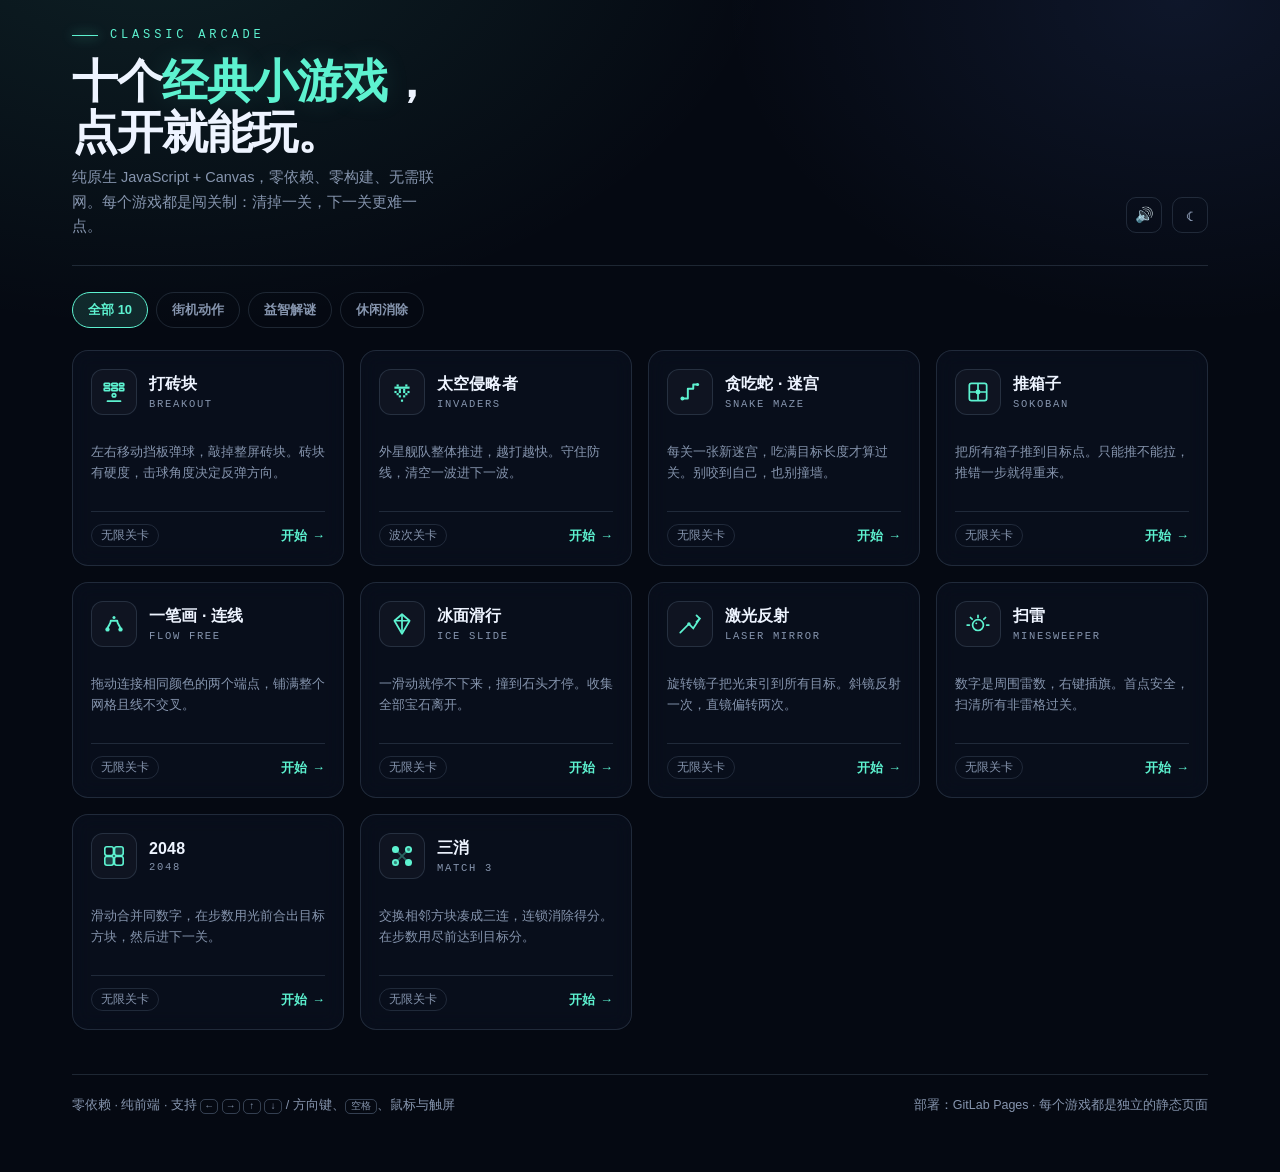
==== index.html @ 73734e02 "feat: classic arcade - 10 zero-dependency level-based games with portal and GitLab Pages CI" ====
<!DOCTYPE html>
<html lang="zh-CN" data-theme="dark">
<head>
<meta charset="utf-8">
<meta name="viewport" content="width=device-width, initial-scale=1, viewport-fit=cover">
<meta name="theme-color" content="#050912">
<title>经典小游戏 · Classic Arcade</title>
<meta name="description" content="十个经典小游戏，全部零依赖、纯前端、点开即玩，支持键盘与触屏。">
<link rel="icon" href="data:image/svg+xml,%3Csvg xmlns='http://www.w3.org/2000/svg' viewBox='0 0 32 32'%3E%3Crect width='32' height='32' rx='8' fill='%23050912'/%3E%3Cpath d='M8 20l4-8 4 6 4-10 4 12' stroke='%235df2d0' stroke-width='2.5' fill='none' stroke-linejoin='round'/%3E%3C/svg%3E">
<link rel="stylesheet" href="./assets/css/theme.css">
</head>
<body>
<div class="shell">

  <header class="hero">
    <div>
      <div class="brand-mark">Classic Arcade</div>
      <h1>十个<em>经典小游戏</em>，<br>点开就能玩。</h1>
      <p>纯原生 JavaScript + Canvas，零依赖、零构建、无需联网。每个游戏都是闯关制：清掉一关，下一关更难一点。</p>
    </div>
    <div class="hero-side">
      <button class="icon-btn" id="btnSound" title="音效开关" aria-label="音效开关">🔊</button>
      <button class="icon-btn" id="btnTheme" title="切换主题" aria-label="切换主题">☾</button>
    </div>
  </header>

  <nav class="filters" id="filters" aria-label="分类筛选">
    <button class="chip" data-cat="all" aria-pressed="true">全部 <span id="countAll">10</span></button>
    <button class="chip" data-cat="arcade" aria-pressed="false">街机动作</button>
    <button class="chip" data-cat="puzzle" aria-pressed="false">益智解谜</button>
    <button class="chip" data-cat="casual" aria-pressed="false">休闲消除</button>
  </nav>

  <main class="grid" id="grid">

    <a class="card" href="./games/breakout/index.html" data-cat="arcade" data-slug="breakout">
      <div class="card-top">
        <span class="card-icon" aria-hidden="true">
          <svg viewBox="0 0 24 24" fill="none" stroke="currentColor" stroke-width="1.6">
            <rect x="3" y="4" width="5" height="2.4" rx=".6"/><rect x="10" y="4" width="5" height="2.4" rx=".6"/><rect x="17" y="4" width="4" height="2.4" rx=".6"/>
            <rect x="3" y="8.4" width="5" height="2.4" rx=".6"/><rect x="10" y="8.4" width="5" height="2.4" rx=".6"/><rect x="17" y="8.4" width="4" height="2.4" rx=".6"/>
            <circle cx="12" cy="15" r="1.6"/><path d="M6 20.5h12" stroke-linecap="round"/>
          </svg>
        </span>
        <div>
          <div class="card-name">打砖块</div>
          <div class="card-en">Breakout</div>
        </div>
      </div>
      <p class="card-desc">左右移动挡板弹球，敲掉整屏砖块。砖块有硬度，击球角度决定反弹方向。</p>
      <div class="card-foot">
        <span class="tag" data-progress="breakout">无限关卡</span>
        <span class="play">开始</span>
      </div>
    </a>

    <a class="card" href="./games/invaders/index.html" data-cat="arcade" data-slug="invaders">
      <div class="card-top">
        <span class="card-icon" aria-hidden="true">
          <svg viewBox="0 0 24 24" fill="currentColor">
            <rect x="7" y="5" width="2" height="2"/><rect x="15" y="5" width="2" height="2"/>
            <rect x="5" y="7" width="14" height="2"/><rect x="9" y="9" width="2" height="2"/><rect x="13" y="9" width="2" height="2"/>
            <rect x="5" y="11" width="2" height="2"/><rect x="9" y="11" width="2" height="2"/><rect x="13" y="11" width="2" height="2"/><rect x="17" y="11" width="2" height="2"/>
            <rect x="7" y="13" width="2" height="2"/><rect x="15" y="13" width="2" height="2"/>
            <rect x="9" y="15" width="2" height="2"/><rect x="13" y="15" width="2" height="2"/>
            <rect x="11" y="19" width="2" height="2"/>
          </svg>
        </span>
        <div>
          <div class="card-name">太空侵略者</div>
          <div class="card-en">Invaders</div>
        </div>
      </div>
      <p class="card-desc">外星舰队整体推进，越打越快。守住防线，清空一波进下一波。</p>
      <div class="card-foot">
        <span class="tag" data-progress="invaders">波次关卡</span>
        <span class="play">开始</span>
      </div>
    </a>

    <a class="card" href="./games/snake/index.html" data-cat="arcade" data-slug="snake">
      <div class="card-top">
        <span class="card-icon" aria-hidden="true">
          <svg viewBox="0 0 24 24" fill="none" stroke="currentColor" stroke-width="1.8" stroke-linecap="round" stroke-linejoin="round">
            <path d="M5 18h5V9h5V5h4"/>
            <circle cx="5" cy="18" r="1.8" fill="currentColor" stroke="none"/>
            <circle cx="19" cy="5" r="1.4" fill="currentColor" stroke="none"/>
          </svg>
        </span>
        <div>
          <div class="card-name">贪吃蛇 · 迷宫</div>
          <div class="card-en">Snake Maze</div>
        </div>
      </div>
      <p class="card-desc">每关一张新迷宫，吃满目标长度才算过关。别咬到自己，也别撞墙。</p>
      <div class="card-foot">
        <span class="tag" data-progress="snake">无限关卡</span>
        <span class="play">开始</span>
      </div>
    </a>

    <a class="card" href="./games/sokoban/index.html" data-cat="puzzle" data-slug="sokoban">
      <div class="card-top">
        <span class="card-icon" aria-hidden="true">
          <svg viewBox="0 0 24 24" fill="none" stroke="currentColor" stroke-width="1.6">
            <rect x="4" y="4" width="16" height="16" rx="2"/>
            <path d="M4 12h16M12 4v16"/>
            <rect x="10" y="10" width="4" height="4" rx="1" fill="currentColor" stroke="none"/>
          </svg>
        </span>
        <div>
          <div class="card-name">推箱子</div>
          <div class="card-en">Sokoban</div>
        </div>
      </div>
      <p class="card-desc">把所有箱子推到目标点。只能推不能拉，推错一步就得重来。</p>
      <div class="card-foot">
        <span class="tag" data-progress="sokoban">无限关卡</span>
        <span class="play">开始</span>
      </div>
    </a>

    <a class="card" href="./games/flow/index.html" data-cat="puzzle" data-slug="flow">
      <div class="card-top">
        <span class="card-icon" aria-hidden="true">
          <svg viewBox="0 0 24 24" fill="none" stroke="currentColor" stroke-width="1.7" stroke-linecap="round" stroke-linejoin="round">
            <path d="M6 17c0-4 3-4 3-8h6c0 4 3 4 3 8"/>
            <circle cx="6" cy="17" r="2" fill="currentColor" stroke="none"/>
            <circle cx="18" cy="17" r="2" fill="currentColor" stroke="none"/>
            <circle cx="12" cy="6" r="1.4" fill="currentColor" stroke="none"/>
          </svg>
        </span>
        <div>
          <div class="card-name">一笔画 · 连线</div>
          <div class="card-en">Flow Free</div>
        </div>
      </div>
      <p class="card-desc">拖动连接相同颜色的两个端点，铺满整个网格且线不交叉。</p>
      <div class="card-foot">
        <span class="tag" data-progress="flow">无限关卡</span>
        <span class="play">开始</span>
      </div>
    </a>

    <a class="card" href="./games/ice/index.html" data-cat="puzzle" data-slug="ice">
      <div class="card-top">
        <span class="card-icon" aria-hidden="true">
          <svg viewBox="0 0 24 24" fill="none" stroke="currentColor" stroke-width="1.6" stroke-linejoin="round">
            <path d="M12 3l7 6-7 12L5 9z"/>
            <path d="M12 3v18M5 9h14"/>
          </svg>
        </span>
        <div>
          <div class="card-name">冰面滑行</div>
          <div class="card-en">Ice Slide</div>
        </div>
      </div>
      <p class="card-desc">一滑动就停不下来，撞到石头才停。收集全部宝石离开。</p>
      <div class="card-foot">
        <span class="tag" data-progress="ice">无限关卡</span>
        <span class="play">开始</span>
      </div>
    </a>

    <a class="card" href="./games/lasers/index.html" data-cat="puzzle" data-slug="lasers">
      <div class="card-top">
        <span class="card-icon" aria-hidden="true">
          <svg viewBox="0 0 24 24" fill="none" stroke="currentColor" stroke-width="1.6" stroke-linecap="round">
            <path d="M3 20L11 12l4 4 6-9"/>
            <circle cx="11" cy="12" r="1.6" fill="currentColor" stroke="none"/>
            <path d="M18 4l3 3-3 3"/>
          </svg>
        </span>
        <div>
          <div class="card-name">激光反射</div>
          <div class="card-en">Laser Mirror</div>
        </div>
      </div>
      <p class="card-desc">旋转镜子把光束引到所有目标。斜镜反射一次，直镜偏转两次。</p>
      <div class="card-foot">
        <span class="tag" data-progress="lasers">无限关卡</span>
        <span class="play">开始</span>
      </div>
    </a>

    <a class="card" href="./games/mines/index.html" data-cat="casual" data-slug="mines">
      <div class="card-top">
        <span class="card-icon" aria-hidden="true">
          <svg viewBox="0 0 24 24" fill="none" stroke="currentColor" stroke-width="1.6" stroke-linecap="round">
            <circle cx="12" cy="13" r="5"/>
            <path d="M12 4v2M5 6l1.6 1.6M19 6l-1.6 1.6M4 13H2M22 13h-2"/>
            <circle cx="10.4" cy="11.4" r=".9" fill="currentColor" stroke="none"/>
          </svg>
        </span>
        <div>
          <div class="card-name">扫雷</div>
          <div class="card-en">Minesweeper</div>
        </div>
      </div>
      <p class="card-desc">数字是周围雷数，右键插旗。首点安全，扫清所有非雷格过关。</p>
      <div class="card-foot">
        <span class="tag" data-progress="mines">无限关卡</span>
        <span class="play">开始</span>
      </div>
    </a>

    <a class="card" href="./games/2048/index.html" data-cat="casual" data-slug="2048">
      <div class="card-top">
        <span class="card-icon" aria-hidden="true">
          <svg viewBox="0 0 24 24" fill="none" stroke="currentColor" stroke-width="1.5">
            <rect x="3.5" y="3.5" width="8" height="8" rx="2"/>
            <rect x="12.5" y="3.5" width="8" height="8" rx="2" fill="currentColor" fill-opacity=".18"/>
            <rect x="3.5" y="12.5" width="8" height="8" rx="2" fill="currentColor" fill-opacity=".18"/>
            <rect x="12.5" y="12.5" width="8" height="8" rx="2"/>
          </svg>
        </span>
        <div>
          <div class="card-name">2048</div>
          <div class="card-en">2048</div>
        </div>
      </div>
      <p class="card-desc">滑动合并同数字，在步数用光前合出目标方块，然后进下一关。</p>
      <div class="card-foot">
        <span class="tag" data-progress="2048">无限关卡</span>
        <span class="play">开始</span>
      </div>
    </a>

    <a class="card" href="./games/match3/index.html" data-cat="casual" data-slug="match3">
      <div class="card-top">
        <span class="card-icon" aria-hidden="true">
          <svg viewBox="0 0 24 24" fill="none" stroke="currentColor" stroke-width="1.7">
            <path d="M7 7l10 10M17 7L7 17" stroke-linecap="round" opacity=".35"/>
            <circle cx="6" cy="6" r="2.4" fill="currentColor"/>
            <circle cx="18" cy="6" r="2.4" fill="currentColor" fill-opacity=".5"/>
            <circle cx="6" cy="18" r="2.4" fill="currentColor" fill-opacity=".5"/>
            <circle cx="18" cy="18" r="2.4" fill="currentColor"/>
          </svg>
        </span>
        <div>
          <div class="card-name">三消</div>
          <div class="card-en">Match 3</div>
        </div>
      </div>
      <p class="card-desc">交换相邻方块凑成三连，连锁消除得分。在步数用尽前达到目标分。</p>
      <div class="card-foot">
        <span class="tag" data-progress="match3">无限关卡</span>
        <span class="play">开始</span>
      </div>
    </a>

  </main>

  <footer class="foot">
    <div>零依赖 · 纯前端 · 支持 <kbd>←</kbd> <kbd>→</kbd> <kbd>↑</kbd> <kbd>↓</kbd> / 方向键、<kbd>空格</kbd>、鼠标与触屏</div>
    <div>部署：GitLab Pages · 每个游戏都是独立的静态页面</div>
  </footer>

</div>

<script src="./assets/js/core.js"></script>
<script>
(function () {
  CG.theme.bind(document.getElementById('btnTheme'));
  CG.soundButton(document.getElementById('btnSound'));

  // 分类筛选
  const chips = Array.from(document.querySelectorAll('.chip'));
  const cards = Array.from(document.querySelectorAll('.card'));

  chips.forEach((chip) => {
    chip.addEventListener('click', () => {
      CG.sfx.click();
      chips.forEach((c) => c.setAttribute('aria-pressed', String(c === chip)));
      const cat = chip.dataset.cat;
      cards.forEach((card) => {
        const show = cat === 'all' || card.dataset.cat === cat;
        card.style.display = show ? '' : 'none';
      });
    });
  });

  // 显示本地进度
  cards.forEach((card) => {
    const slug = card.dataset.slug;
    const tag = card.querySelector('[data-progress]');
    const p = CG.progress(slug);
    if (!tag || !p.data || p.data.max <= 1) return;
    tag.textContent = '最高 第 ' + p.data.max + ' 关';
    tag.style.color = 'var(--accent)';
    tag.style.borderColor = 'var(--accent)';
  });
})();
</script>
</body>
</html>
---- assets/css/theme.css ----
/* ==========================================================================
   classic-games · 共享主题
   霓虹极简 / 白天纸感双主题，风格与 arrow-maze 保持一致
   ========================================================================== */

:root {
  --bg: #050912;
  --bg-glow-a: rgba(93, 242, 208, 0.10);
  --bg-glow-b: rgba(96, 140, 255, 0.10);
  --panel: rgba(9, 16, 30, 0.78);
  --panel-strong: rgba(11, 19, 34, 0.97);
  --line: rgba(164, 190, 225, 0.16);
  --line-bright: rgba(164, 190, 225, 0.3);
  --text: #eef4ff;
  --text-muted: #8695ae;
  --accent: #5df2d0;
  --accent-soft: rgba(93, 242, 208, 0.13);
  --accent-ink: #04120f;
  --hint: #ffd166;
  --danger: #ff5d78;
  --violet: #a78bfa;
  --shadow: 0 20px 50px rgba(0, 0, 0, 0.45);
  --font-ui: "Segoe UI", "PingFang SC", "Hiragino Sans GB", "Microsoft YaHei", sans-serif;
  --font-mono: "Cascadia Code", "SFMono-Regular", Consolas, "Roboto Mono", monospace;
  --safe-top: env(safe-area-inset-top, 0px);
  --safe-bottom: env(safe-area-inset-bottom, 0px);
}

html[data-theme="light"] {
  --bg: #eaf0f8;
  --bg-glow-a: rgba(11, 143, 120, 0.12);
  --bg-glow-b: rgba(70, 110, 200, 0.12);
  --panel: rgba(255, 255, 255, 0.8);
  --panel-strong: rgba(250, 252, 255, 0.98);
  --line: rgba(45, 72, 100, 0.15);
  --line-bright: rgba(45, 72, 100, 0.28);
  --text: #1b2a3a;
  --text-muted: #5e7087;
  --accent: #0b8f78;
  --accent-soft: rgba(11, 143, 120, 0.1);
  --accent-ink: #f2fffb;
  --hint: #a86b16;
  --danger: #d92b47;
  --violet: #6d4bd6;
  --shadow: 0 18px 40px rgba(30, 50, 80, 0.16);
}

* { box-sizing: border-box; }

html, body { height: 100%; }

body {
  margin: 0;
  font-family: var(--font-ui);
  color: var(--text);
  background-color: var(--bg);
  background-image:
    radial-gradient(900px 600px at 12% -10%, var(--bg-glow-a), transparent 70%),
    radial-gradient(700px 500px at 92% 0%, var(--bg-glow-b), transparent 65%);
  background-attachment: fixed;
  -webkit-font-smoothing: antialiased;
  -webkit-tap-highlight-color: transparent;
  transition: background-color 0.25s ease, color 0.25s ease;
}

a { color: inherit; text-decoration: none; }

button {
  font: inherit;
  color: inherit;
  border: 0;
  background: none;
  cursor: pointer;
}

kbd {
  font-family: var(--font-mono);
  font-size: 0.78em;
  padding: 1px 5px;
  border-radius: 5px;
  border: 1px solid var(--line-bright);
  color: var(--text-muted);
}

/* ------------------------------------------------------------------ 按钮 */

.btn {
  display: inline-flex;
  align-items: center;
  justify-content: center;
  gap: 6px;
  padding: 9px 16px;
  border-radius: 10px;
  border: 1px solid var(--line-bright);
  background: rgba(255, 255, 255, 0.03);
  color: var(--text);
  font-size: 13.5px;
  font-weight: 600;
  letter-spacing: 0.02em;
  transition: transform 0.12s ease, border-color 0.15s ease, background 0.15s ease;
  white-space: nowrap;
}

.btn:hover { border-color: var(--accent); }
.btn:active { transform: translateY(1px) scale(0.99); }

.btn.primary {
  background: var(--accent);
  border-color: var(--accent);
  color: var(--accent-ink);
}

.btn.primary:hover { filter: brightness(1.06); }

.btn.ghost { border-color: transparent; color: var(--text-muted); }
.btn.ghost:hover { color: var(--text); border-color: var(--line-bright); }

.icon-btn {
  width: 36px;
  height: 36px;
  display: inline-grid;
  place-items: center;
  border-radius: 10px;
  border: 1px solid var(--line);
  color: var(--text-muted);
  font-size: 15px;
  transition: color 0.15s ease, border-color 0.15s ease;
}

.icon-btn:hover { color: var(--text); border-color: var(--line-bright); }

/* ------------------------------------------------------------- 门户页面 */

.shell {
  max-width: 1180px;
  margin: 0 auto;
  padding: calc(28px + var(--safe-top)) 22px calc(56px + var(--safe-bottom));
}

.hero {
  display: flex;
  align-items: flex-end;
  justify-content: space-between;
  gap: 24px;
  flex-wrap: wrap;
  padding-bottom: 26px;
  border-bottom: 1px solid var(--line);
}

.brand-mark {
  display: flex;
  align-items: center;
  gap: 12px;
  font-family: var(--font-mono);
  font-size: 12px;
  letter-spacing: 0.32em;
  text-transform: uppercase;
  color: var(--accent);
}

.brand-mark::before {
  content: "";
  width: 26px;
  height: 1px;
  background: currentColor;
  box-shadow: 0 0 12px currentColor;
}

.hero h1 {
  margin: 14px 0 8px;
  font-size: clamp(30px, 5vw, 46px);
  font-weight: 700;
  letter-spacing: -0.02em;
  line-height: 1.1;
}

.hero h1 em {
  font-style: normal;
  color: var(--accent);
  text-shadow: 0 0 26px var(--accent-soft);
}

.hero p {
  margin: 0;
  max-width: 46ch;
  color: var(--text-muted);
  font-size: 14.5px;
  line-height: 1.7;
}

.hero-side {
  display: flex;
  align-items: center;
  gap: 10px;
  padding-bottom: 6px;
}

/* 筛选 */
.filters {
  display: flex;
  gap: 8px;
  flex-wrap: wrap;
  margin: 26px 0 22px;
}

.chip {
  padding: 8px 15px;
  border-radius: 999px;
  border: 1px solid var(--line);
  color: var(--text-muted);
  font-size: 13px;
  font-weight: 600;
  transition: all 0.16s ease;
}

.chip:hover { color: var(--text); border-color: var(--line-bright); }

.chip[aria-pressed="true"] {
  color: var(--accent);
  border-color: var(--accent);
  background: var(--accent-soft);
}

/* 卡片网格 */
.grid {
  display: grid;
  grid-template-columns: repeat(auto-fill, minmax(268px, 1fr));
  gap: 16px;
}

.card {
  position: relative;
  display: flex;
  flex-direction: column;
  gap: 14px;
  padding: 18px;
  border-radius: 16px;
  border: 1px solid var(--line);
  background: var(--panel);
  backdrop-filter: blur(10px);
  overflow: hidden;
  transition: transform 0.18s ease, border-color 0.18s ease, box-shadow 0.18s ease;
}

.card::after {
  content: "";
  position: absolute;
  inset: -1px;
  border-radius: inherit;
  background: radial-gradient(320px 160px at 20% 0%, var(--accent-soft), transparent 70%);
  opacity: 0;
  transition: opacity 0.2s ease;
  pointer-events: none;
}

.card:hover {
  transform: translateY(-3px);
  border-color: var(--line-bright);
  box-shadow: var(--shadow);
}

.card:hover::after { opacity: 1; }

.card-top {
  display: flex;
  align-items: center;
  gap: 12px;
}

.card-icon {
  width: 46px;
  height: 46px;
  flex: none;
  display: grid;
  place-items: center;
  border-radius: 12px;
  border: 1px solid var(--line);
  background: rgba(255, 255, 255, 0.03);
  color: var(--accent);
}

html[data-theme="light"] .card-icon { background: rgba(15, 40, 60, 0.03); }

.card-icon svg { width: 26px; height: 26px; }

.card-name {
  font-size: 16px;
  font-weight: 700;
  letter-spacing: 0.01em;
}

.card-en {
  font-family: var(--font-mono);
  font-size: 10.5px;
  letter-spacing: 0.16em;
  text-transform: uppercase;
  color: var(--text-muted);
  margin-top: 3px;
}

.card-desc {
  color: var(--text-muted);
  font-size: 13px;
  line-height: 1.6;
  min-height: 42px;
}

.card-foot {
  display: flex;
  align-items: center;
  justify-content: space-between;
  gap: 10px;
  margin-top: auto;
  padding-top: 12px;
  border-top: 1px solid var(--line);
}

.tag {
  font-size: 11.5px;
  color: var(--text-muted);
  padding: 3px 9px;
  border-radius: 999px;
  border: 1px solid var(--line);
  white-space: nowrap;
}

.dots { display: inline-flex; gap: 4px; align-items: center; }

.dots i {
  width: 6px;
  height: 6px;
  border-radius: 50%;
  background: var(--line-bright);
}

.dots i.on { background: var(--accent); box-shadow: 0 0 8px var(--accent); }

.play {
  font-size: 13px;
  font-weight: 700;
  color: var(--accent);
  display: inline-flex;
  align-items: center;
  gap: 5px;
}

.play::after { content: "→"; transition: transform 0.16s ease; }
.card:hover .play::after { transform: translateX(3px); }

.foot {
  margin-top: 44px;
  padding-top: 20px;
  border-top: 1px solid var(--line);
  display: flex;
  justify-content: space-between;
  gap: 16px;
  flex-wrap: wrap;
  color: var(--text-muted);
  font-size: 12.5px;
  line-height: 1.7;
}

/* ------------------------------------------------------------- 游戏页面 */

.game-page {
  display: flex;
  flex-direction: column;
  height: 100vh;
  height: 100dvh;
  overflow: hidden;
}

.topbar {
  display: flex;
  align-items: center;
  gap: 14px;
  padding: calc(10px + var(--safe-top)) 16px 10px;
  border-bottom: 1px solid var(--line);
  background: var(--panel);
  backdrop-filter: blur(12px);
  z-index: 5;
}

.back {
  display: inline-flex;
  align-items: center;
  gap: 6px;
  font-size: 13px;
  font-weight: 600;
  color: var(--text-muted);
  padding: 7px 11px;
  border-radius: 9px;
  border: 1px solid transparent;
  transition: color 0.15s ease, border-color 0.15s ease;
}

.back:hover { color: var(--text); border-color: var(--line); }

.game-title {
  font-size: 15px;
  font-weight: 700;
  letter-spacing: 0.04em;
  white-space: nowrap;
  overflow: hidden;
  text-overflow: ellipsis;
}

.game-title small {
  display: block;
  font-family: var(--font-mono);
  font-size: 9.5px;
  letter-spacing: 0.18em;
  color: var(--text-muted);
  font-weight: 500;
  margin-top: 2px;
}

.hud {
  display: flex;
  align-items: center;
  gap: 16px;
  margin-left: auto;
  overflow: hidden;
}

.stat {
  font-size: 10.5px;
  letter-spacing: 0.14em;
  text-transform: uppercase;
  color: var(--text-muted);
  white-space: nowrap;
}

.stat b {
  display: block;
  font-family: var(--font-mono);
  font-size: 15px;
  letter-spacing: 0.02em;
  color: var(--text);
  text-transform: none;
  margin-top: 2px;
}

.stat b.accent { color: var(--accent); }
.stat b.danger { color: var(--danger); }

.topbar .actions { display: flex; gap: 8px; margin-left: 8px; }

.stage-wrap {
  position: relative;
  flex: 1;
  min-height: 0;
  display: flex;
  align-items: center;
  justify-content: center;
  overflow: hidden;
}

.stage-wrap canvas {
  position: absolute;
  inset: 0;
  width: 100%;
  height: 100%;
  display: block;
  touch-action: none;
  user-select: none;
}

.toolbar {
  display: flex;
  align-items: center;
  justify-content: center;
  gap: 10px;
  padding: 10px 16px calc(10px + var(--safe-bottom));
  border-top: 1px solid var(--line);
  background: var(--panel);
  backdrop-filter: blur(12px);
  flex-wrap: wrap;
  z-index: 5;
}

.toolbar .spacer { flex: 1; }

.toolbar .note {
  font-size: 12px;
  color: var(--text-muted);
  letter-spacing: 0.02em;
}

/* ---------------------------------------------------------- 弹层 / 提示 */

#overlay {
  position: absolute;
  inset: 0;
  display: none;
  place-items: center;
  padding: 20px;
  z-index: 20;
}

#overlay.show { display: grid; }

.modal-mask {
  position: absolute;
  inset: 0;
  background: rgba(2, 6, 14, 0.66);
  backdrop-filter: blur(3px);
  animation: fade 0.18s ease;
}

.modal {
  position: relative;
  width: min(400px, 100%);
  padding: 26px 24px 22px;
  border-radius: 18px;
  border: 1px solid var(--line-bright);
  background: var(--panel-strong);
  box-shadow: var(--shadow);
  text-align: center;
  animation: pop 0.2s cubic-bezier(0.2, 0.9, 0.3, 1.2);
}

.modal h2 {
  margin: 0 0 8px;
  font-size: 22px;
  letter-spacing: -0.01em;
}

.modal p {
  margin: 0;
  color: var(--text-muted);
  font-size: 13.5px;
  line-height: 1.7;
}

.modal-actions {
  display: flex;
  gap: 10px;
  justify-content: center;
  margin-top: 20px;
  flex-wrap: wrap;
}

@keyframes fade { from { opacity: 0; } }

@keyframes pop {
  from { opacity: 0; transform: translateY(10px) scale(0.97); }
}

.toast {
  position: fixed;
  left: 50%;
  bottom: calc(26px + var(--safe-bottom));
  transform: translateX(-50%);
  padding: 10px 18px;
  border-radius: 999px;
  border: 1px solid var(--line-bright);
  background: var(--panel-strong);
  color: var(--text);
  font-size: 13px;
  box-shadow: var(--shadow);
  z-index: 90;
  animation: toast 0.22s ease;
}

@keyframes toast {
  from { opacity: 0; transform: translate(-50%, 8px); }
}

@media (max-width: 720px) {
  .shell { padding: 22px 16px 48px; }
  .hero { gap: 14px; }
  .hero-side { width: 100%; }
  .grid { grid-template-columns: 1fr; gap: 12px; }
  .topbar { gap: 8px; padding: 8px 12px; }
  .hud { gap: 10px; }
  .stat { font-size: 9.5px; letter-spacing: 0.08em; }
  .stat b { font-size: 13px; }
  .game-title { font-size: 13px; }
  .game-title small { display: none; }
  .toolbar { gap: 8px; }
  .toolbar .note { display: none; }
}
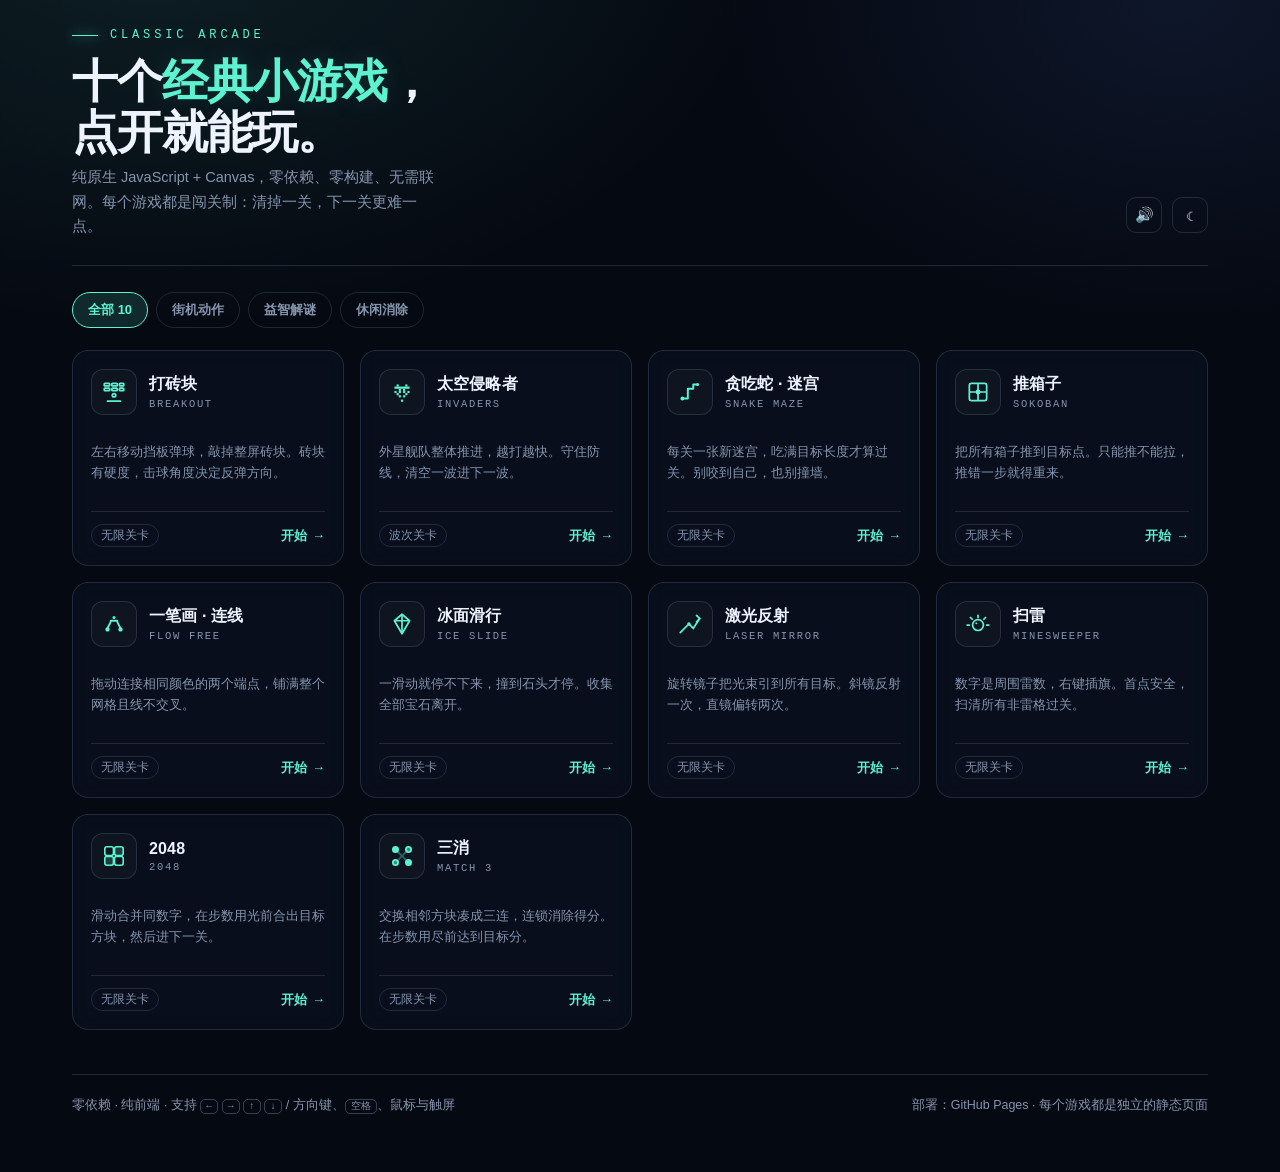
==== commit d0dddd17: "chore: target GitHub Pages, drop GitLab CI" ====
--- a/index.html
+++ b/index.html
@@ -253,7 +253,7 @@
 
   <footer class="foot">
     <div>零依赖 · 纯前端 · 支持 <kbd>←</kbd> <kbd>→</kbd> <kbd>↑</kbd> <kbd>↓</kbd> / 方向键、<kbd>空格</kbd>、鼠标与触屏</div>
-    <div>部署：GitLab Pages · 每个游戏都是独立的静态页面</div>
+    <div>部署：GitHub Pages · 每个游戏都是独立的静态页面</div>
   </footer>
 
 </div>
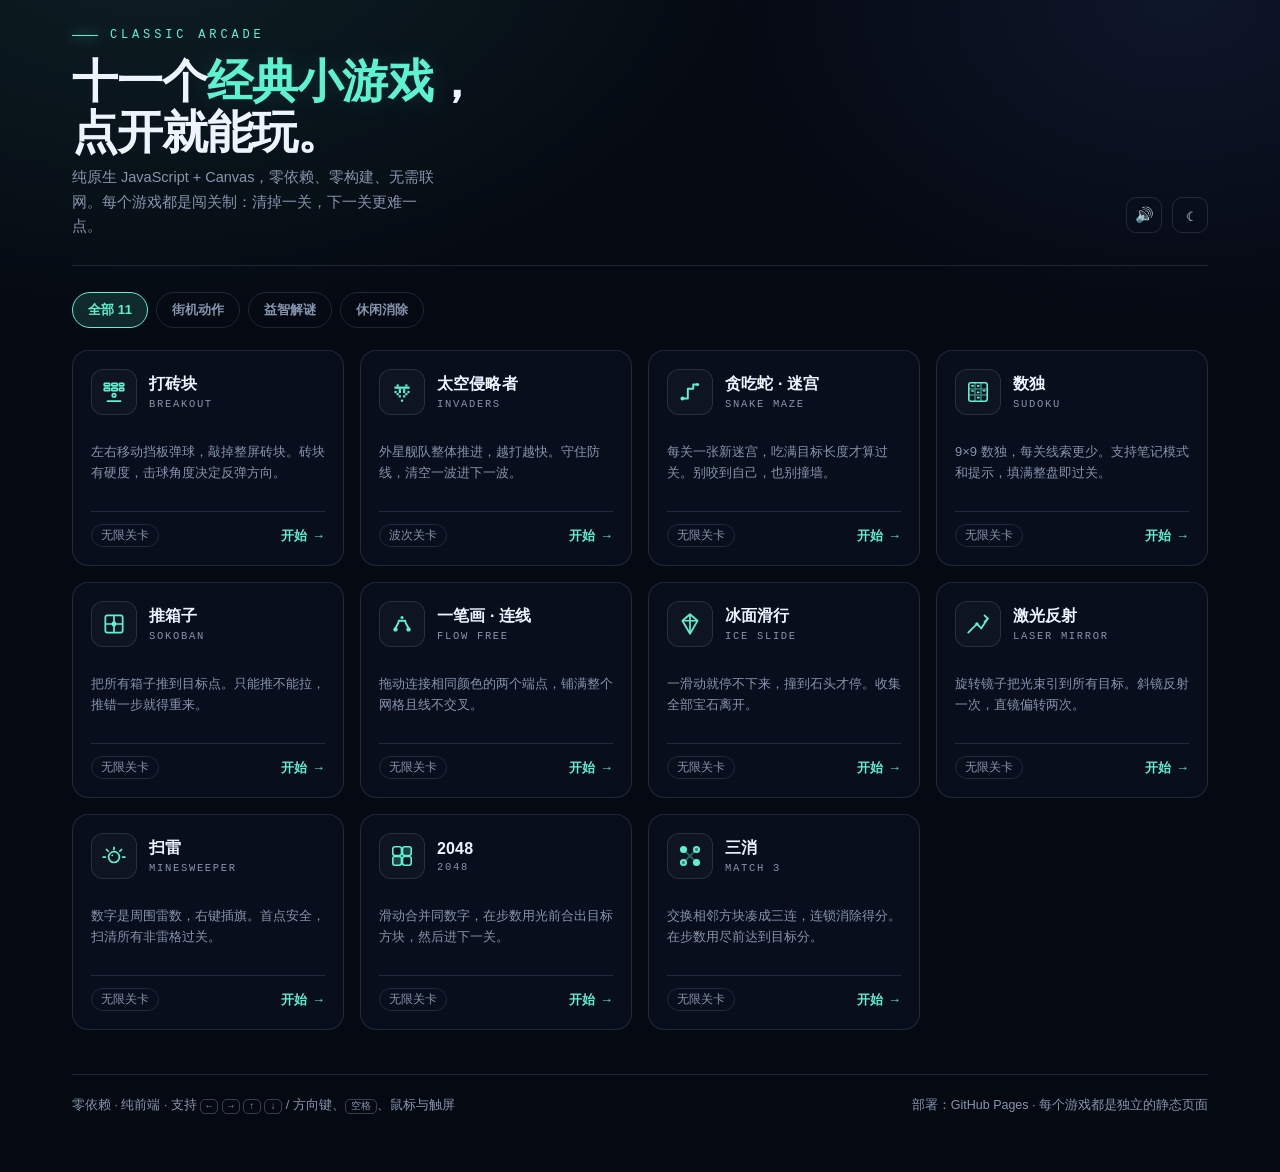
==== commit 2adf0804: "feat: add sudoku; clarify flow gap warning; make invaders harder" ====
--- a/index.html
+++ b/index.html
@@ -15,7 +15,7 @@
   <header class="hero">
     <div>
       <div class="brand-mark">Classic Arcade</div>
-      <h1>十个<em>经典小游戏</em>，<br>点开就能玩。</h1>
+      <h1>十一个<em>经典小游戏</em>，<br>点开就能玩。</h1>
       <p>纯原生 JavaScript + Canvas，零依赖、零构建、无需联网。每个游戏都是闯关制：清掉一关，下一关更难一点。</p>
     </div>
     <div class="hero-side">
@@ -25,7 +25,7 @@
   </header>
 
   <nav class="filters" id="filters" aria-label="分类筛选">
-    <button class="chip" data-cat="all" aria-pressed="true">全部 <span id="countAll">10</span></button>
+    <button class="chip" data-cat="all" aria-pressed="true">全部 <span id="countAll">11</span></button>
     <button class="chip" data-cat="arcade" aria-pressed="false">街机动作</button>
     <button class="chip" data-cat="puzzle" aria-pressed="false">益智解谜</button>
     <button class="chip" data-cat="casual" aria-pressed="false">休闲消除</button>
@@ -95,6 +95,27 @@
       <p class="card-desc">每关一张新迷宫，吃满目标长度才算过关。别咬到自己，也别撞墙。</p>
       <div class="card-foot">
         <span class="tag" data-progress="snake">无限关卡</span>
+        <span class="play">开始</span>
+      </div>
+    </a>
+
+    <a class="card" href="./games/sudoku/index.html" data-cat="puzzle" data-slug="sudoku">
+      <div class="card-top">
+        <span class="card-icon" aria-hidden="true">
+          <svg viewBox="0 0 24 24" fill="none" stroke="currentColor" stroke-width="1.5">
+            <rect x="3.5" y="3.5" width="17" height="17" rx="2"/>
+            <path d="M9.2 3.5v17M14.8 3.5v17M3.5 9.2h17M3.5 14.8h17" stroke-opacity=".5"/>
+            <path d="M6.4 6.4h1.2M6.4 11.1h1.2M11.6 6.4h1.2M11.6 12.3h1.2M17 10.9h1.2M11.7 17.2h1.2" stroke-linecap="round"/>
+          </svg>
+        </span>
+        <div>
+          <div class="card-name">数独</div>
+          <div class="card-en">Sudoku</div>
+        </div>
+      </div>
+      <p class="card-desc">9×9 数独，每关线索更少。支持笔记模式和提示，填满整盘即过关。</p>
+      <div class="card-foot">
+        <span class="tag" data-progress="sudoku">无限关卡</span>
         <span class="play">开始</span>
       </div>
     </a>
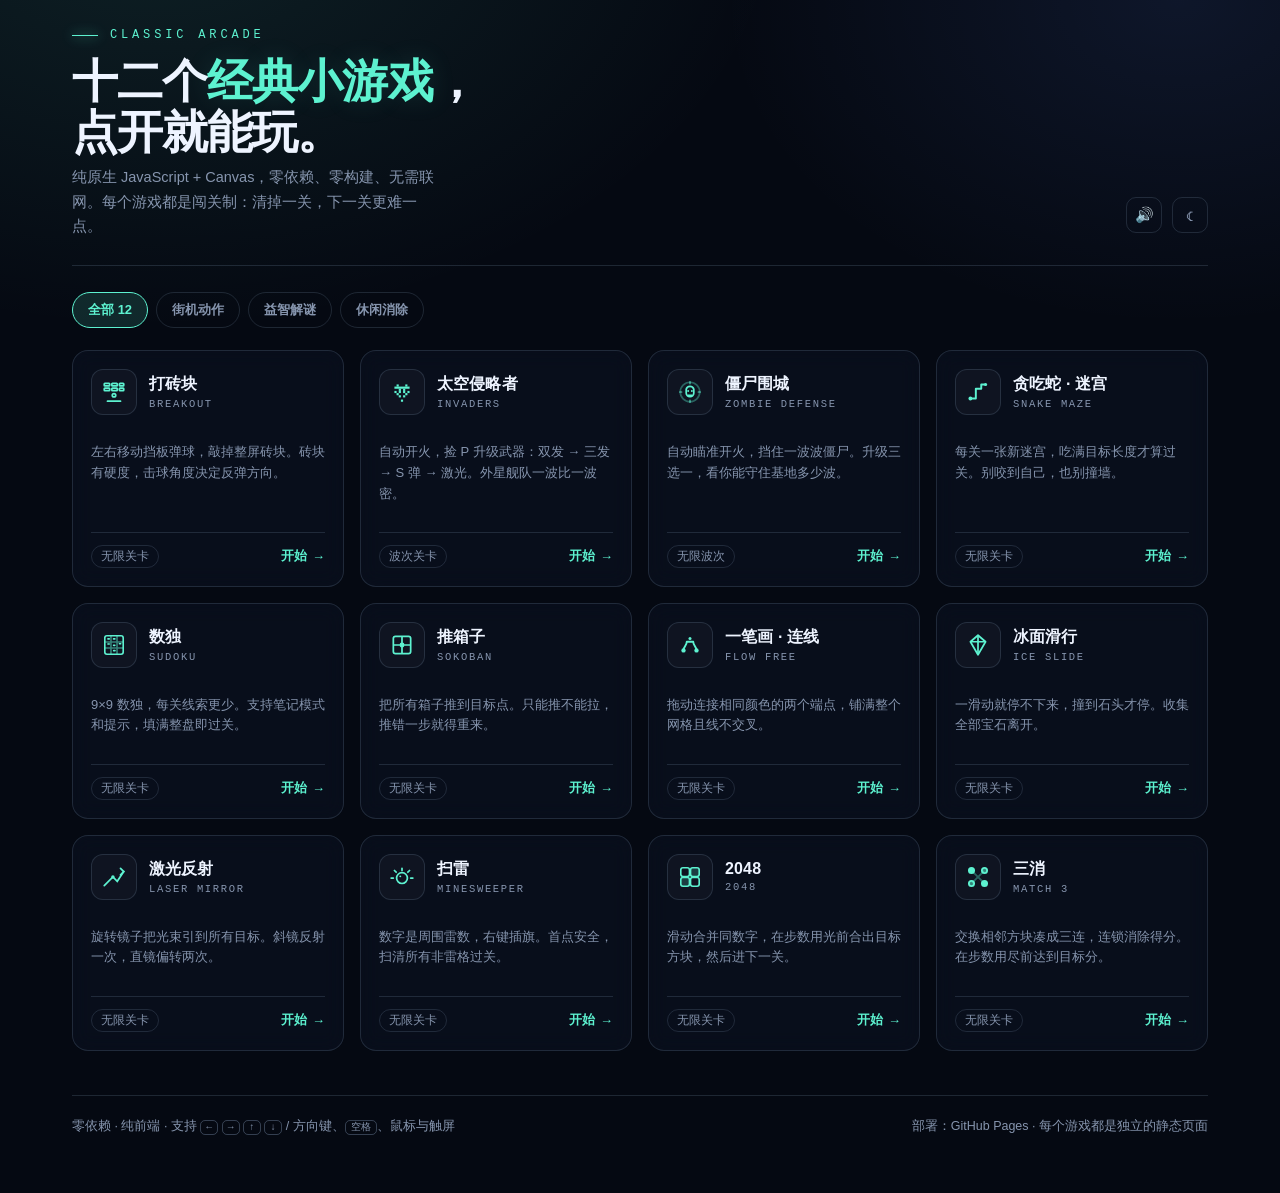
==== commit faba0462: "feat: invaders auto-fire with weapon power-ups; add zombie defense game; center modals" ====
--- a/index.html
+++ b/index.html
@@ -15,7 +15,7 @@
   <header class="hero">
     <div>
       <div class="brand-mark">Classic Arcade</div>
-      <h1>十一个<em>经典小游戏</em>，<br>点开就能玩。</h1>
+      <h1>十二个<em>经典小游戏</em>，<br>点开就能玩。</h1>
       <p>纯原生 JavaScript + Canvas，零依赖、零构建、无需联网。每个游戏都是闯关制：清掉一关，下一关更难一点。</p>
     </div>
     <div class="hero-side">
@@ -25,7 +25,7 @@
   </header>
 
   <nav class="filters" id="filters" aria-label="分类筛选">
-    <button class="chip" data-cat="all" aria-pressed="true">全部 <span id="countAll">11</span></button>
+    <button class="chip" data-cat="all" aria-pressed="true">全部 <span id="countAll">12</span></button>
     <button class="chip" data-cat="arcade" aria-pressed="false">街机动作</button>
     <button class="chip" data-cat="puzzle" aria-pressed="false">益智解谜</button>
     <button class="chip" data-cat="casual" aria-pressed="false">休闲消除</button>
@@ -71,9 +71,33 @@
           <div class="card-en">Invaders</div>
         </div>
       </div>
-      <p class="card-desc">外星舰队整体推进，越打越快。守住防线，清空一波进下一波。</p>
+      <p class="card-desc">自动开火，捡 P 升级武器：双发 → 三发 → S 弹 → 激光。外星舰队一波比一波密。</p>
       <div class="card-foot">
         <span class="tag" data-progress="invaders">波次关卡</span>
+        <span class="play">开始</span>
+      </div>
+    </a>
+
+    <a class="card" href="./games/zombies/index.html" data-cat="arcade" data-slug="zombies">
+      <div class="card-top">
+        <span class="card-icon" aria-hidden="true">
+          <svg viewBox="0 0 24 24" fill="none" stroke="currentColor" stroke-width="1.6">
+            <circle cx="12" cy="12" r="9" stroke-opacity=".35"/>
+            <path d="M8.5 9.5a3.6 3.6 0 0 1 7 0v3.4a3.4 3.4 0 0 1-3.4 3.4h-.2a3.4 3.4 0 0 1-3.4-3.4z"/>
+            <circle cx="10.3" cy="11" r=".9" fill="currentColor" stroke="none"/>
+            <circle cx="13.7" cy="11" r=".9" fill="currentColor" stroke="none"/>
+            <path d="M10.2 15.2h3.6" stroke-linecap="round"/>
+            <path d="M12 2.6v1.6M21.4 12h-1.6M12 21.4v-1.6M2.6 12h1.6" stroke-linecap="round" stroke-opacity=".6"/>
+          </svg>
+        </span>
+        <div>
+          <div class="card-name">僵尸围城</div>
+          <div class="card-en">Zombie Defense</div>
+        </div>
+      </div>
+      <p class="card-desc">自动瞄准开火，挡住一波波僵尸。升级三选一，看你能守住基地多少波。</p>
+      <div class="card-foot">
+        <span class="tag" data-progress="zombies">无限波次</span>
         <span class="play">开始</span>
       </div>
     </a>
--- a/assets/css/theme.css
+++ b/assets/css/theme.css
@@ -503,6 +503,9 @@
 .modal-mask {
   position: absolute;
   inset: 0;
+  display: grid;
+  place-items: center;
+  padding: 20px;
   background: rgba(2, 6, 14, 0.66);
   backdrop-filter: blur(3px);
   animation: fade 0.18s ease;
